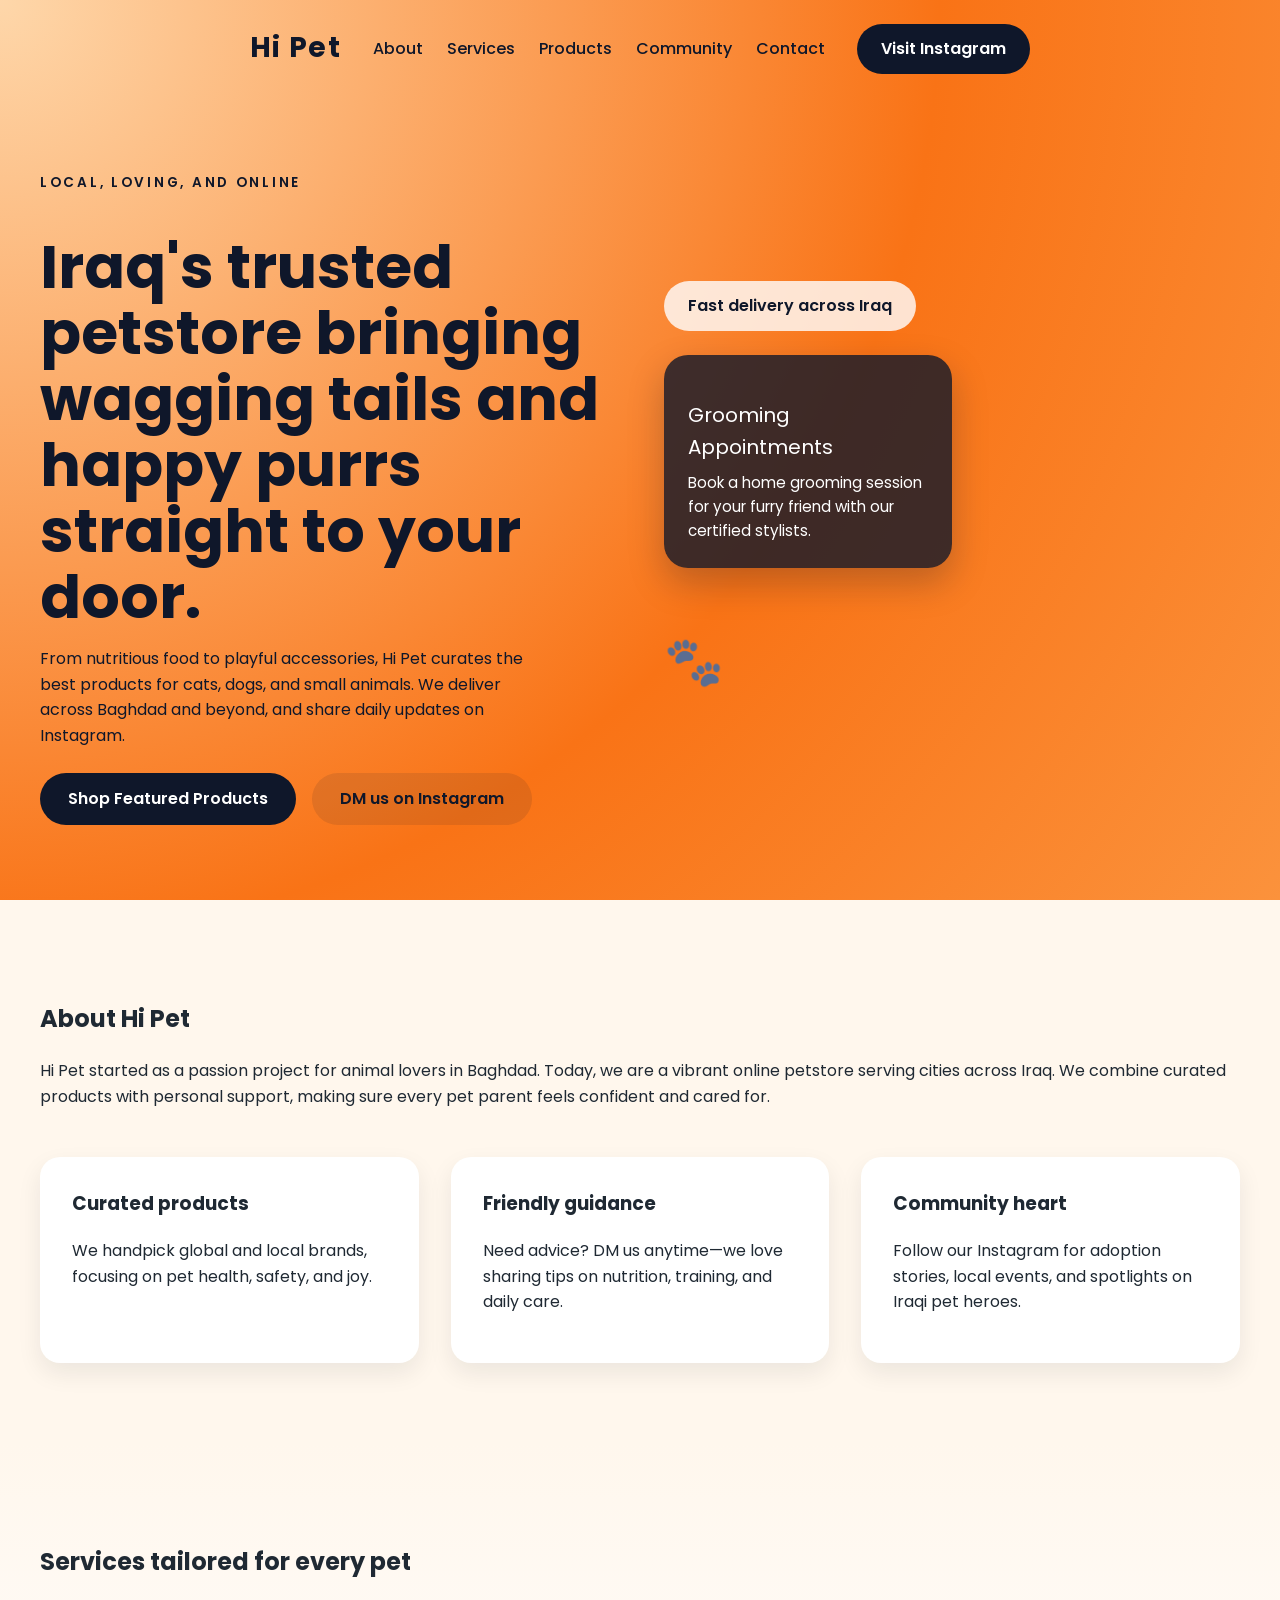
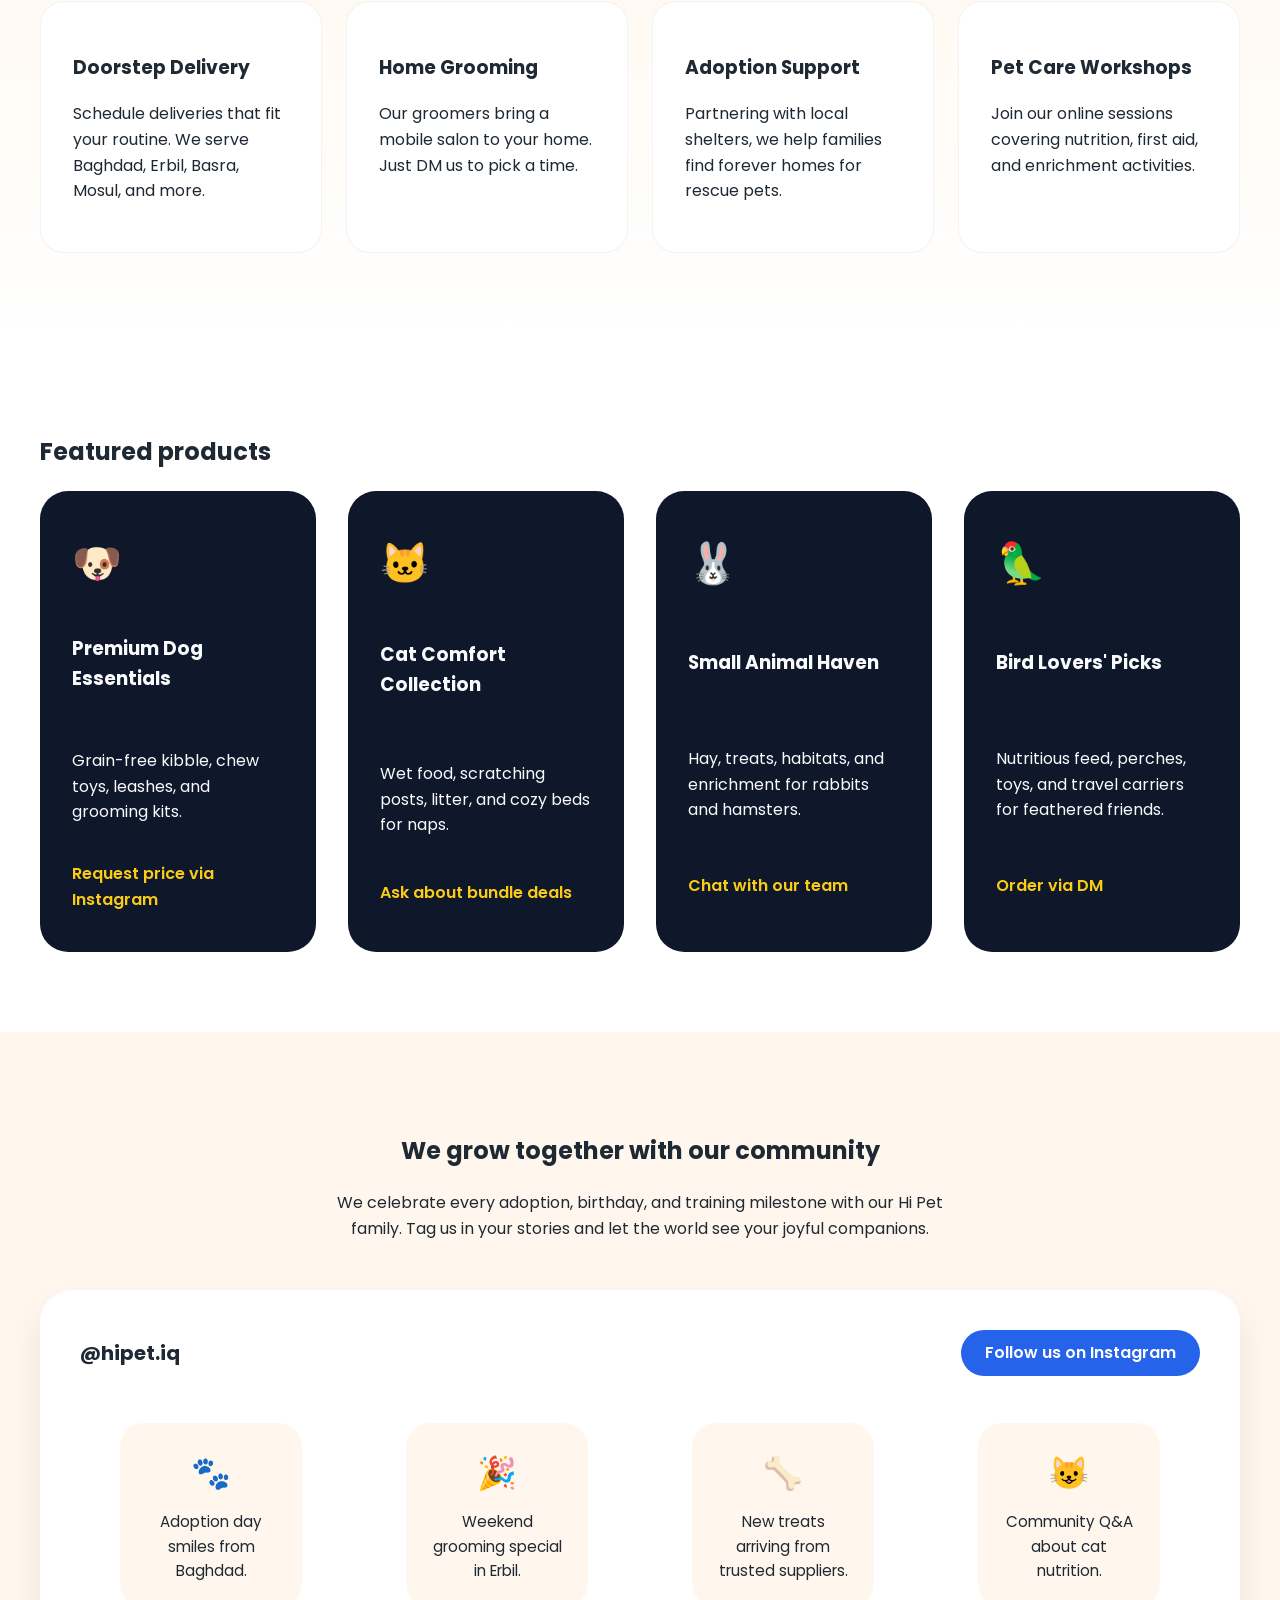
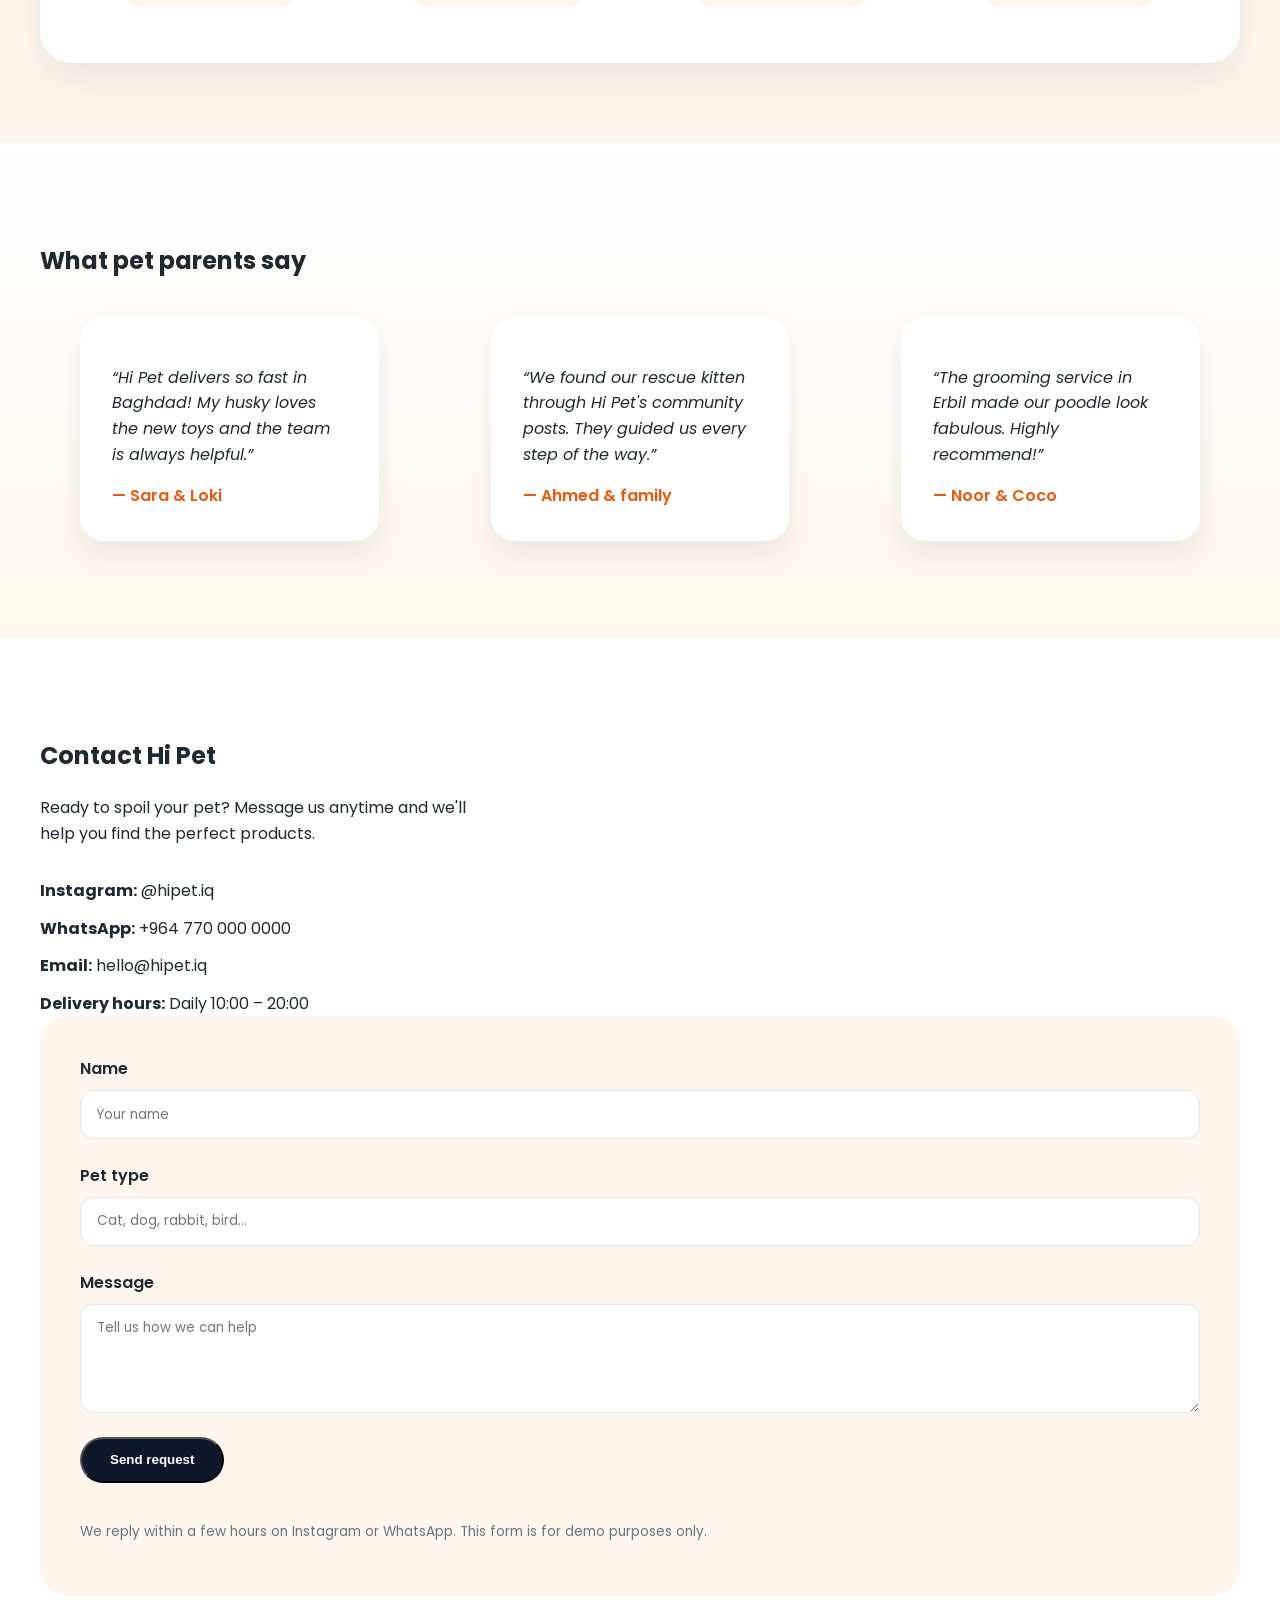
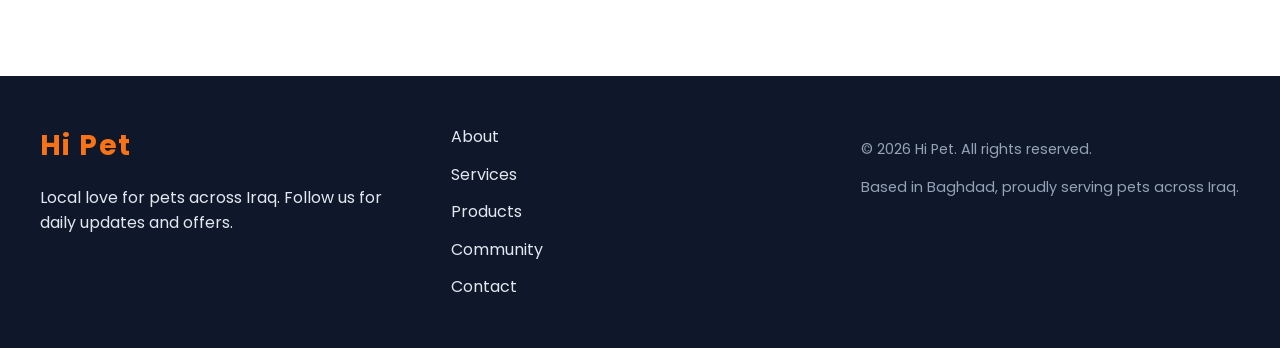
==== index.html @ 9d171899 "Add marketing website for Hi Pet online store" ====
<!DOCTYPE html>
<html lang="en">
  <head>
    <meta charset="UTF-8" />
    <meta name="viewport" content="width=device-width, initial-scale=1.0" />
    <title>Hi Pet | Your Local Online Petstore in Iraq</title>
    <meta
      name="description"
      content="Hi Pet is Iraq's friendly online petstore bringing premium supplies, grooming, and adoption support straight to your home."
    />
    <link rel="preconnect" href="https://fonts.googleapis.com" />
    <link rel="preconnect" href="https://fonts.gstatic.com" crossorigin />
    <link
      href="https://fonts.googleapis.com/css2?family=Poppins:wght@300;400;600;700&display=swap"
      rel="stylesheet"
    />
    <link rel="stylesheet" href="styles.css" />
  </head>
  <body>
    <header class="hero">
      <nav class="nav">
        <div class="logo">Hi Pet</div>
        <ul class="nav__links">
          <li><a href="#about">About</a></li>
          <li><a href="#services">Services</a></li>
          <li><a href="#products">Products</a></li>
          <li><a href="#community">Community</a></li>
          <li><a href="#contact">Contact</a></li>
        </ul>
        <a class="nav__cta" href="https://instagram.com" target="_blank" rel="noreferrer"
          >Visit Instagram</a
        >
      </nav>
      <div class="hero__content">
        <div class="hero__text">
          <p class="eyebrow">Local, loving, and online</p>
          <h1>
            Iraq's trusted petstore bringing wagging tails and happy purrs straight to your
            door.
          </h1>
          <p>
            From nutritious food to playful accessories, Hi Pet curates the best products for
            cats, dogs, and small animals. We deliver across Baghdad and beyond, and share daily
            updates on Instagram.
          </p>
          <div class="hero__actions">
            <a class="btn btn--primary" href="#products">Shop Featured Products</a>
            <a class="btn btn--secondary" href="https://instagram.com" target="_blank"
              >DM us on Instagram</a
            >
          </div>
        </div>
        <div class="hero__media" role="presentation">
          <div class="hero__badge">Fast delivery across Iraq</div>
          <div class="hero__card">
            <p class="hero__card-title">Grooming Appointments</p>
            <p class="hero__card-body">
              Book a home grooming session for your furry friend with our certified stylists.
            </p>
          </div>
          <div class="hero__paw-print" aria-hidden="true">🐾</div>
        </div>
      </div>
    </header>

    <main>
      <section id="about" class="section about">
        <div class="section__content">
          <h2>About Hi Pet</h2>
          <p>
            Hi Pet started as a passion project for animal lovers in Baghdad. Today, we are a
            vibrant online petstore serving cities across Iraq. We combine curated products with
            personal support, making sure every pet parent feels confident and cared for.
          </p>
          <div class="about__grid">
            <article class="about__item">
              <h3>Curated products</h3>
              <p>
                We handpick global and local brands, focusing on pet health, safety, and joy.
              </p>
            </article>
            <article class="about__item">
              <h3>Friendly guidance</h3>
              <p>
                Need advice? DM us anytime—we love sharing tips on nutrition, training, and daily
                care.
              </p>
            </article>
            <article class="about__item">
              <h3>Community heart</h3>
              <p>
                Follow our Instagram for adoption stories, local events, and spotlights on Iraqi
                pet heroes.
              </p>
            </article>
          </div>
        </div>
      </section>

      <section id="services" class="section services">
        <div class="section__content">
          <h2>Services tailored for every pet</h2>
          <div class="services__grid">
            <article class="service-card">
              <h3>Doorstep Delivery</h3>
              <p>
                Schedule deliveries that fit your routine. We serve Baghdad, Erbil, Basra, Mosul,
                and more.
              </p>
            </article>
            <article class="service-card">
              <h3>Home Grooming</h3>
              <p>
                Our groomers bring a mobile salon to your home. Just DM us to pick a time.
              </p>
            </article>
            <article class="service-card">
              <h3>Adoption Support</h3>
              <p>
                Partnering with local shelters, we help families find forever homes for rescue
                pets.
              </p>
            </article>
            <article class="service-card">
              <h3>Pet Care Workshops</h3>
              <p>
                Join our online sessions covering nutrition, first aid, and enrichment activities.
              </p>
            </article>
          </div>
        </div>
      </section>

      <section id="products" class="section products">
        <div class="section__content">
          <h2>Featured products</h2>
          <div class="products__grid">
            <article class="product-card">
              <div class="product-card__icon" aria-hidden="true">🐶</div>
              <h3>Premium Dog Essentials</h3>
              <p>Grain-free kibble, chew toys, leashes, and grooming kits.</p>
              <a class="product-card__cta" href="https://instagram.com" target="_blank"
                >Request price via Instagram</a
              >
            </article>
            <article class="product-card">
              <div class="product-card__icon" aria-hidden="true">🐱</div>
              <h3>Cat Comfort Collection</h3>
              <p>Wet food, scratching posts, litter, and cozy beds for naps.</p>
              <a class="product-card__cta" href="https://instagram.com" target="_blank"
                >Ask about bundle deals</a
              >
            </article>
            <article class="product-card">
              <div class="product-card__icon" aria-hidden="true">🐰</div>
              <h3>Small Animal Haven</h3>
              <p>Hay, treats, habitats, and enrichment for rabbits and hamsters.</p>
              <a class="product-card__cta" href="https://instagram.com" target="_blank"
                >Chat with our team</a
              >
            </article>
            <article class="product-card">
              <div class="product-card__icon" aria-hidden="true">🦜</div>
              <h3>Bird Lovers' Picks</h3>
              <p>Nutritious feed, perches, toys, and travel carriers for feathered friends.</p>
              <a class="product-card__cta" href="https://instagram.com" target="_blank"
                >Order via DM</a
              >
            </article>
          </div>
        </div>
      </section>

      <section id="community" class="section community">
        <div class="section__content">
          <div class="community__intro">
            <h2>We grow together with our community</h2>
            <p>
              We celebrate every adoption, birthday, and training milestone with our Hi Pet
              family. Tag us in your stories and let the world see your joyful companions.
            </p>
          </div>
          <div class="community__instagram">
            <div class="instagram__header">
              <span class="instagram__tag">@hipet.iq</span>
              <a class="instagram__cta" href="https://instagram.com" target="_blank"
                >Follow us on Instagram</a
              >
            </div>
            <div class="instagram__grid">
              <figure class="instagram__item">
                <div class="placeholder" aria-hidden="true">🐾</div>
                <figcaption>Adoption day smiles from Baghdad.</figcaption>
              </figure>
              <figure class="instagram__item">
                <div class="placeholder" aria-hidden="true">🎉</div>
                <figcaption>Weekend grooming special in Erbil.</figcaption>
              </figure>
              <figure class="instagram__item">
                <div class="placeholder" aria-hidden="true">🦴</div>
                <figcaption>New treats arriving from trusted suppliers.</figcaption>
              </figure>
              <figure class="instagram__item">
                <div class="placeholder" aria-hidden="true">😺</div>
                <figcaption>Community Q&amp;A about cat nutrition.</figcaption>
              </figure>
            </div>
          </div>
        </div>
      </section>

      <section class="section testimonials">
        <div class="section__content">
          <h2>What pet parents say</h2>
          <div class="testimonials__grid">
            <blockquote class="testimonial">
              <p>
                “Hi Pet delivers so fast in Baghdad! My husky loves the new toys and the team is
                always helpful.”
              </p>
              <cite>— Sara &amp; Loki</cite>
            </blockquote>
            <blockquote class="testimonial">
              <p>
                “We found our rescue kitten through Hi Pet's community posts. They guided us every
                step of the way.”
              </p>
              <cite>— Ahmed &amp; family</cite>
            </blockquote>
            <blockquote class="testimonial">
              <p>
                “The grooming service in Erbil made our poodle look fabulous. Highly recommend!”
              </p>
              <cite>— Noor &amp; Coco</cite>
            </blockquote>
          </div>
        </div>
      </section>

      <section id="contact" class="section contact">
        <div class="section__content">
          <div class="contact__info">
            <h2>Contact Hi Pet</h2>
            <p>
              Ready to spoil your pet? Message us anytime and we'll help you find the perfect
              products.
            </p>
            <ul class="contact__list">
              <li><strong>Instagram:</strong> <a href="https://instagram.com" target="_blank">@hipet.iq</a></li>
              <li><strong>WhatsApp:</strong> +964 770 000 0000</li>
              <li><strong>Email:</strong> hello@hipet.iq</li>
              <li><strong>Delivery hours:</strong> Daily 10:00 – 20:00</li>
            </ul>
          </div>
          <form class="contact__form" aria-label="Contact form">
            <div class="form__row">
              <label class="form__label" for="name">Name</label>
              <input class="form__input" type="text" id="name" name="name" placeholder="Your name" />
            </div>
            <div class="form__row">
              <label class="form__label" for="pet">Pet type</label>
              <input
                class="form__input"
                type="text"
                id="pet"
                name="pet"
                placeholder="Cat, dog, rabbit, bird..."
              />
            </div>
            <div class="form__row">
              <label class="form__label" for="message">Message</label>
              <textarea
                class="form__input form__input--textarea"
                id="message"
                name="message"
                rows="4"
                placeholder="Tell us how we can help"
              ></textarea>
            </div>
            <button class="btn btn--primary form__submit" type="submit">Send request</button>
            <p class="form__note">
              We reply within a few hours on Instagram or WhatsApp. This form is for demo
              purposes only.
            </p>
          </form>
        </div>
      </section>
    </main>

    <footer class="footer">
      <div class="footer__content">
        <div>
          <div class="logo logo--footer">Hi Pet</div>
          <p>Local love for pets across Iraq. Follow us for daily updates and offers.</p>
        </div>
        <div class="footer__links">
          <a href="#about">About</a>
          <a href="#services">Services</a>
          <a href="#products">Products</a>
          <a href="#community">Community</a>
          <a href="#contact">Contact</a>
        </div>
        <div class="footer__meta">
          <p>© <span id="year"></span> Hi Pet. All rights reserved.</p>
          <p>Based in Baghdad, proudly serving pets across Iraq.</p>
        </div>
      </div>
    </footer>

    <script src="scripts.js"></script>
  </body>
</html>
---- styles.css ----
:root {
  --color-primary: #f97316;
  --color-primary-dark: #ea580c;
  --color-secondary: #2563eb;
  --color-bg: #fff7ed;
  --color-text: #1f2933;
  --color-muted: #6b7280;
  --max-width: 1200px;
  font-size: 16px;
}

* {
  box-sizing: border-box;
}

body {
  margin: 0;
  font-family: 'Poppins', sans-serif;
  color: var(--color-text);
  background-color: #ffffff;
  line-height: 1.6;
}

a {
  color: inherit;
  text-decoration: none;
}

a:hover,
a:focus {
  text-decoration: underline;
}

img {
  max-width: 100%;
  display: block;
}

.section {
  padding: 5rem 1.5rem;
}

.section__content {
  max-width: var(--max-width);
  margin: 0 auto;
}

.hero {
  background: radial-gradient(circle at top left, #fed7aa 0%, #f97316 60%, #fb923c 100%);
  color: #0f172a;
  padding: 1.5rem;
  min-height: 100vh;
  display: flex;
  flex-direction: column;
}

.nav {
  display: flex;
  align-items: center;
  justify-content: space-between;
  gap: 2rem;
  max-width: var(--max-width);
  margin: 0 auto;
}

.logo {
  font-weight: 700;
  font-size: 1.75rem;
  letter-spacing: 0.05em;
}

.logo--footer {
  color: var(--color-primary);
}

.nav__links {
  display: flex;
  list-style: none;
  gap: 1.5rem;
  padding: 0;
  margin: 0;
  font-weight: 500;
}

.nav__cta {
  background: #0f172a;
  color: #ffffff;
  padding: 0.75rem 1.5rem;
  border-radius: 999px;
  font-weight: 600;
  transition: background 0.2s ease;
}

.nav__cta:hover,
.nav__cta:focus {
  background: #1e293b;
}

.hero__content {
  display: grid;
  grid-template-columns: repeat(auto-fit, minmax(280px, 1fr));
  align-items: center;
  gap: 3rem;
  flex: 1;
  max-width: var(--max-width);
  margin: 4rem auto 2rem;
}

.hero__text h1 {
  font-size: clamp(2.25rem, 4vw + 1rem, 3.75rem);
  line-height: 1.1;
  margin-bottom: 1rem;
}

.hero__text p {
  margin: 1rem 0;
  max-width: 32rem;
}

.eyebrow {
  text-transform: uppercase;
  letter-spacing: 0.2em;
  font-weight: 600;
  font-size: 0.85rem;
  color: #0f172a;
}

.hero__actions {
  display: flex;
  flex-wrap: wrap;
  gap: 1rem;
  margin-top: 1.5rem;
}

.btn {
  display: inline-flex;
  align-items: center;
  justify-content: center;
  padding: 0.85rem 1.75rem;
  border-radius: 999px;
  font-weight: 600;
  transition: transform 0.2s ease, box-shadow 0.2s ease;
}

.btn--primary {
  background: #0f172a;
  color: #ffffff;
}

.btn--secondary {
  background: rgba(15, 23, 42, 0.1);
  color: #0f172a;
}

.btn:hover,
.btn:focus {
  transform: translateY(-2px);
  box-shadow: 0 10px 20px rgba(15, 23, 42, 0.2);
}

.hero__media {
  position: relative;
  display: grid;
  gap: 1.5rem;
  justify-items: start;
}

.hero__badge {
  background: rgba(255, 255, 255, 0.8);
  padding: 0.75rem 1.5rem;
  border-radius: 999px;
  font-weight: 600;
}

.hero__card {
  background: rgba(15, 23, 42, 0.8);
  color: #ffffff;
  padding: 1.5rem;
  border-radius: 1.5rem;
  max-width: 18rem;
  box-shadow: 0 15px 35px rgba(15, 23, 42, 0.25);
}

.hero__card-title {
  font-size: 1.25rem;
  margin-bottom: 0.5rem;
}

.hero__card-body {
  margin: 0;
  font-size: 0.95rem;
}

.hero__paw-print {
  font-size: 3rem;
  opacity: 0.7;
  margin-top: 2rem;
}

.about {
  background: var(--color-bg);
}

.about__grid {
  display: grid;
  gap: 2rem;
  grid-template-columns: repeat(auto-fit, minmax(220px, 1fr));
  margin-top: 3rem;
}

.about__item {
  background: #ffffff;
  padding: 2rem;
  border-radius: 1.25rem;
  box-shadow: 0 10px 25px rgba(15, 23, 42, 0.08);
}

.about__item h3 {
  margin-top: 0;
}

.services {
  background: linear-gradient(180deg, #fff7ed 0%, #ffffff 100%);
}

.services__grid {
  display: grid;
  gap: 1.5rem;
  grid-template-columns: repeat(auto-fit, minmax(220px, 1fr));
}

.service-card {
  background: #ffffff;
  border-radius: 1.5rem;
  padding: 2rem;
  border: 1px solid rgba(15, 23, 42, 0.05);
  transition: transform 0.2s ease, box-shadow 0.2s ease;
}

.service-card:hover,
.service-card:focus-within {
  transform: translateY(-6px);
  box-shadow: 0 18px 40px rgba(15, 23, 42, 0.12);
}

.products {
  background: #ffffff;
}

.products__grid {
  display: grid;
  gap: 2rem;
  grid-template-columns: repeat(auto-fit, minmax(240px, 1fr));
}

.product-card {
  background: #0f172a;
  color: #f8fafc;
  padding: 2.5rem 2rem;
  border-radius: 1.75rem;
  display: grid;
  gap: 1.25rem;
  position: relative;
  overflow: hidden;
}

.product-card__icon {
  font-size: 2.5rem;
}

.product-card__cta {
  color: #facc15;
  font-weight: 600;
}

.community {
  background: var(--color-bg);
}

.community__intro {
  text-align: center;
  max-width: 40rem;
  margin: 0 auto 3rem;
}

.community__instagram {
  background: #ffffff;
  border-radius: 2rem;
  padding: 2.5rem;
  box-shadow: 0 18px 35px rgba(15, 23, 42, 0.08);
}

.instagram__header {
  display: flex;
  flex-wrap: wrap;
  justify-content: space-between;
  align-items: center;
  gap: 1rem;
  margin-bottom: 2rem;
}

.instagram__tag {
  font-weight: 700;
  font-size: 1.25rem;
}

.instagram__cta {
  background: var(--color-secondary);
  color: #ffffff;
  padding: 0.65rem 1.5rem;
  border-radius: 999px;
  font-weight: 600;
}

.instagram__grid {
  display: grid;
  gap: 1.5rem;
  grid-template-columns: repeat(auto-fit, minmax(180px, 1fr));
}

.instagram__item {
  background: var(--color-bg);
  border-radius: 1.5rem;
  padding: 1.5rem;
  text-align: center;
  display: grid;
  gap: 0.75rem;
  font-size: 0.95rem;
}

.placeholder {
  font-size: 2rem;
}

.testimonials {
  background: linear-gradient(180deg, #ffffff 0%, #fff7ed 100%);
}

.testimonials__grid {
  display: grid;
  gap: 2rem;
  grid-template-columns: repeat(auto-fit, minmax(240px, 1fr));
}

.testimonial {
  background: #ffffff;
  padding: 2rem;
  border-radius: 1.5rem;
  box-shadow: 0 15px 30px rgba(15, 23, 42, 0.08);
  font-style: italic;
}

.testimonial cite {
  display: block;
  margin-top: 1rem;
  font-weight: 600;
  color: var(--color-primary-dark);
  font-style: normal;
}

.contact {
  background: #ffffff;
}

.contact__info {
  max-width: 28rem;
}

.contact__list {
  list-style: none;
  padding: 0;
  margin: 2rem 0 0;
  display: grid;
  gap: 0.75rem;
}

.contact__form {
  background: var(--color-bg);
  border-radius: 1.75rem;
  padding: 2.5rem;
  display: grid;
  gap: 1.5rem;
}

.form__row {
  display: grid;
  gap: 0.5rem;
}

.form__label {
  font-weight: 600;
}

.form__input {
  padding: 0.85rem 1rem;
  border: 1px solid rgba(15, 23, 42, 0.1);
  border-radius: 0.85rem;
  font-family: inherit;
}

.form__input:focus {
  outline: 2px solid rgba(249, 115, 22, 0.4);
  border-color: rgba(249, 115, 22, 0.4);
}

.form__input--textarea {
  resize: vertical;
}

.form__submit {
  justify-self: start;
}

.form__note {
  font-size: 0.85rem;
  color: var(--color-muted);
}

.footer {
  background: #0f172a;
  color: #e2e8f0;
  padding: 3rem 1.5rem;
}

.footer__content {
  max-width: var(--max-width);
  margin: 0 auto;
  display: grid;
  gap: 2rem;
  grid-template-columns: repeat(auto-fit, minmax(220px, 1fr));
  align-items: start;
}

.footer__links {
  display: grid;
  gap: 0.75rem;
}

.footer__links a {
  color: #e2e8f0;
}

.footer__meta {
  font-size: 0.9rem;
  color: #94a3b8;
}

@media (max-width: 768px) {
  .nav {
    flex-direction: column;
    align-items: flex-start;
  }

  .nav__links {
    flex-wrap: wrap;
  }

  .hero {
    min-height: auto;
  }

  .hero__content {
    margin: 3rem auto;
  }

  .footer__content {
    text-align: center;
  }

  .form__submit {
    width: 100%;
    justify-self: stretch;
  }
}
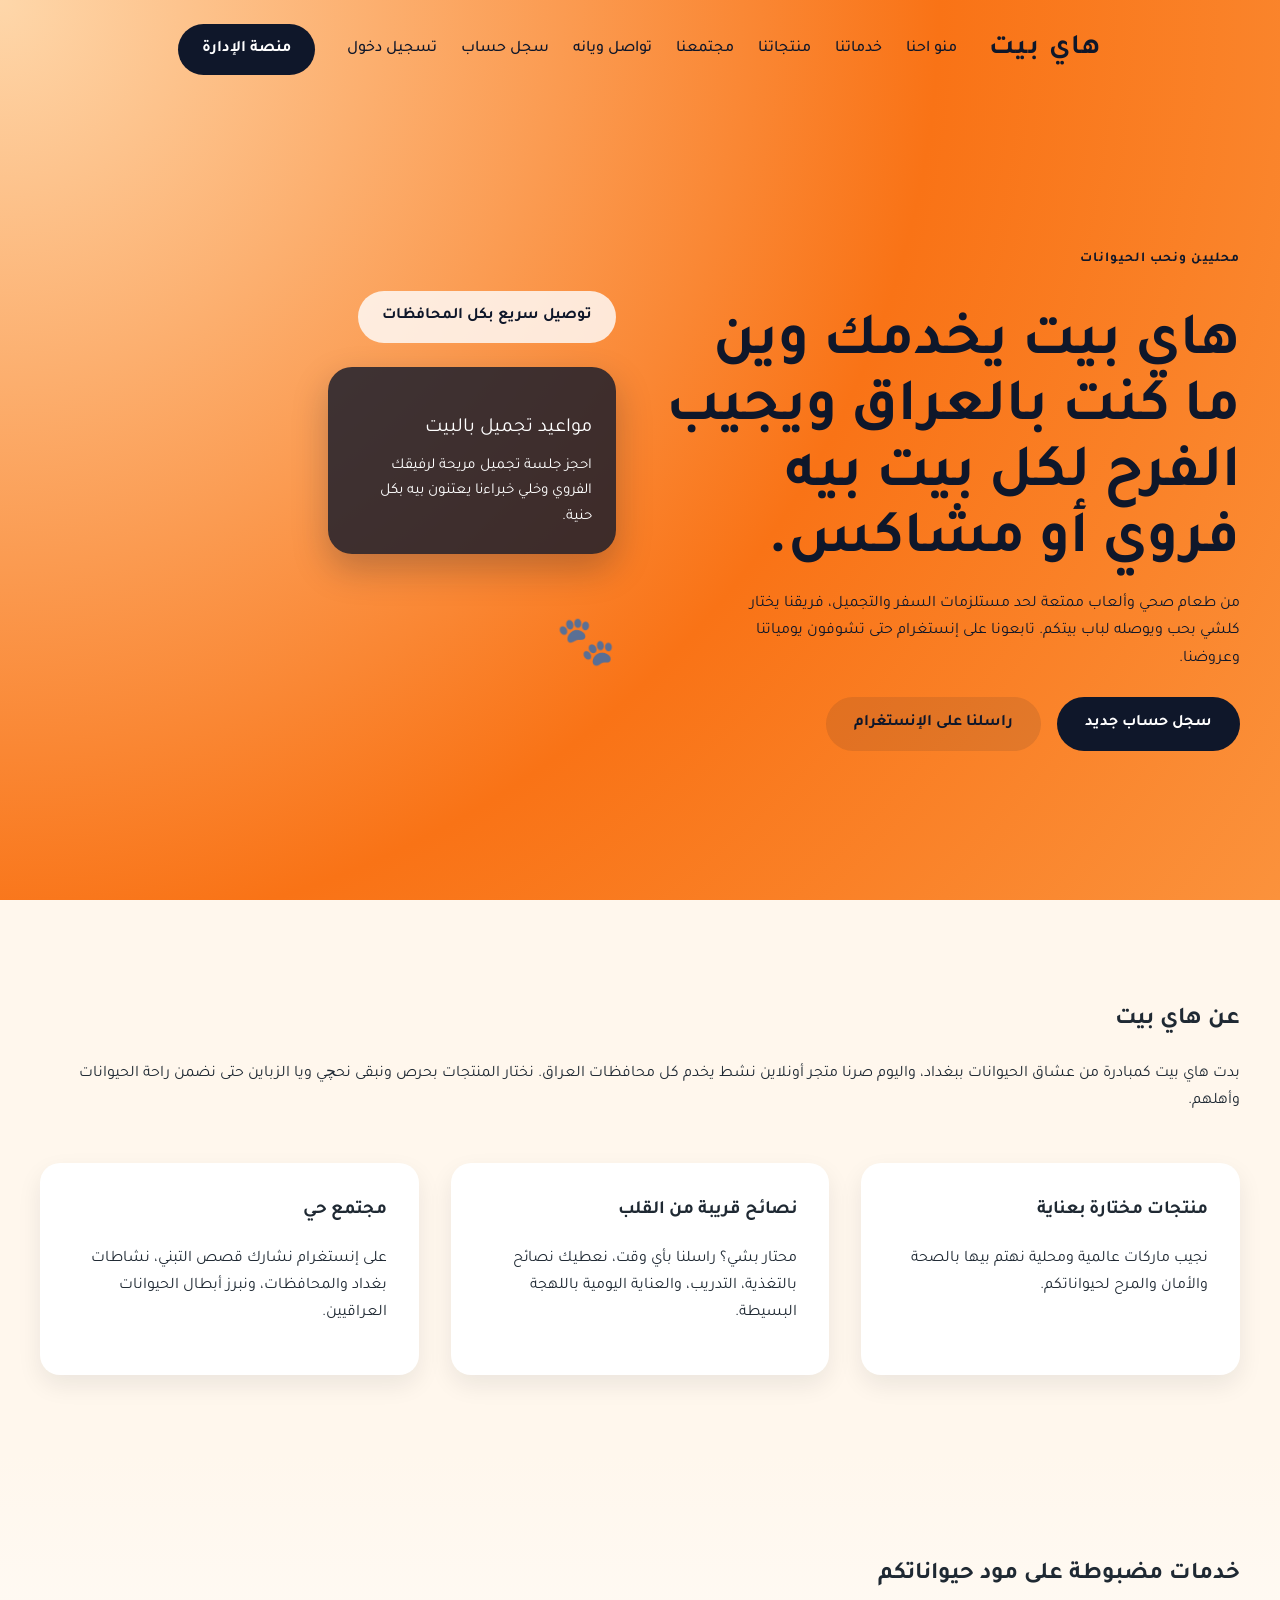
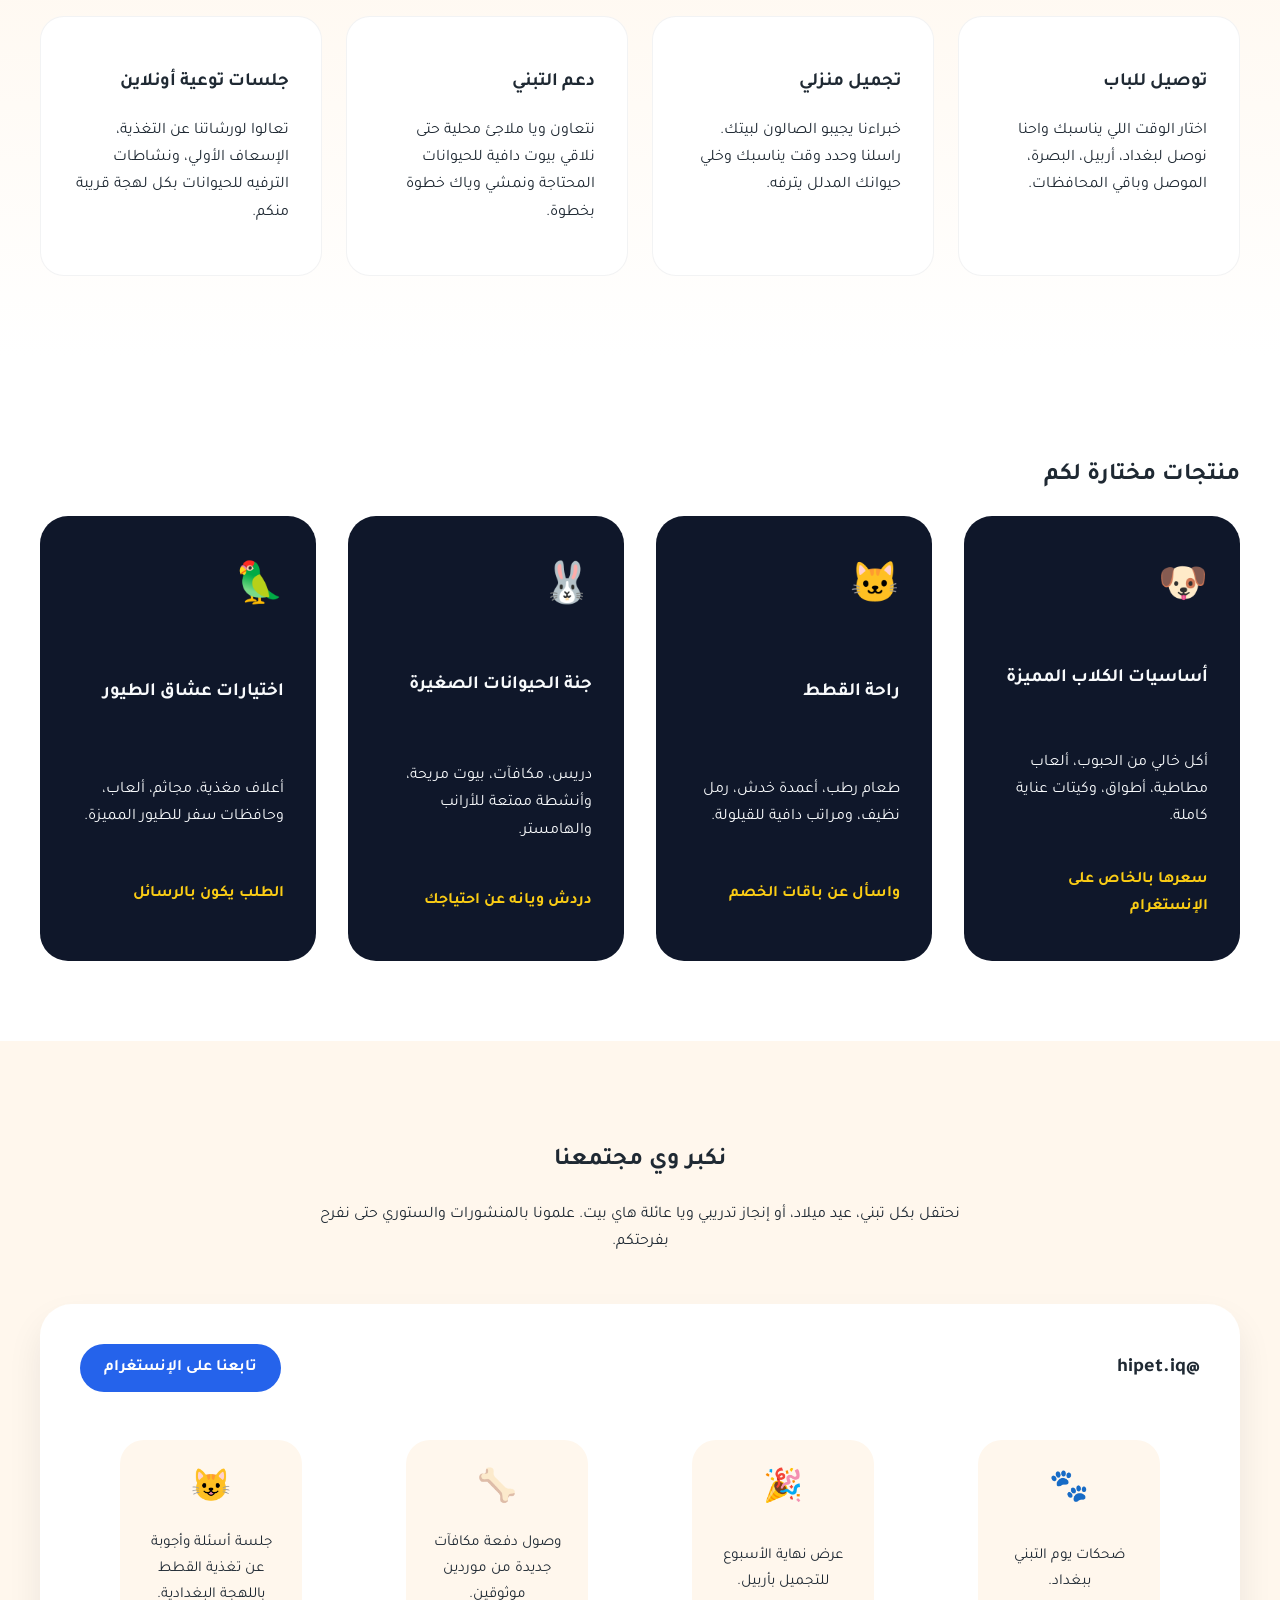
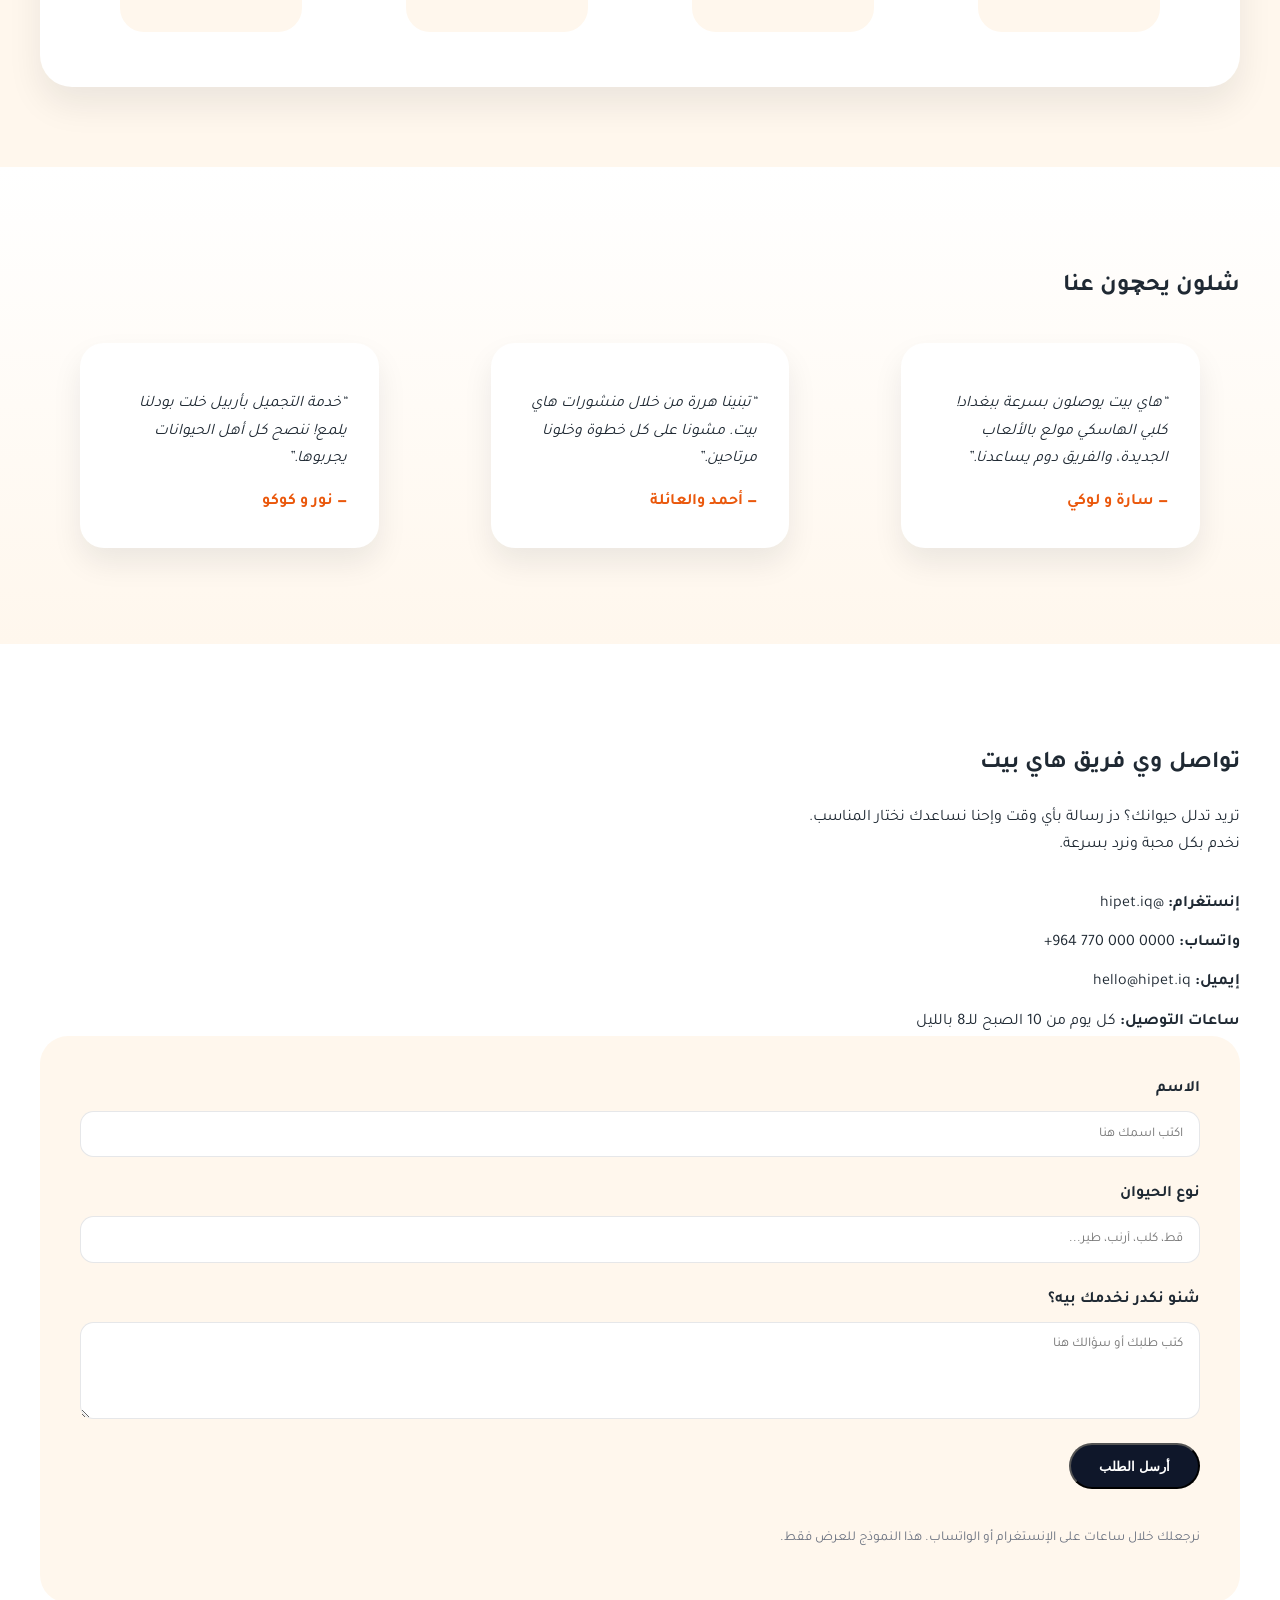
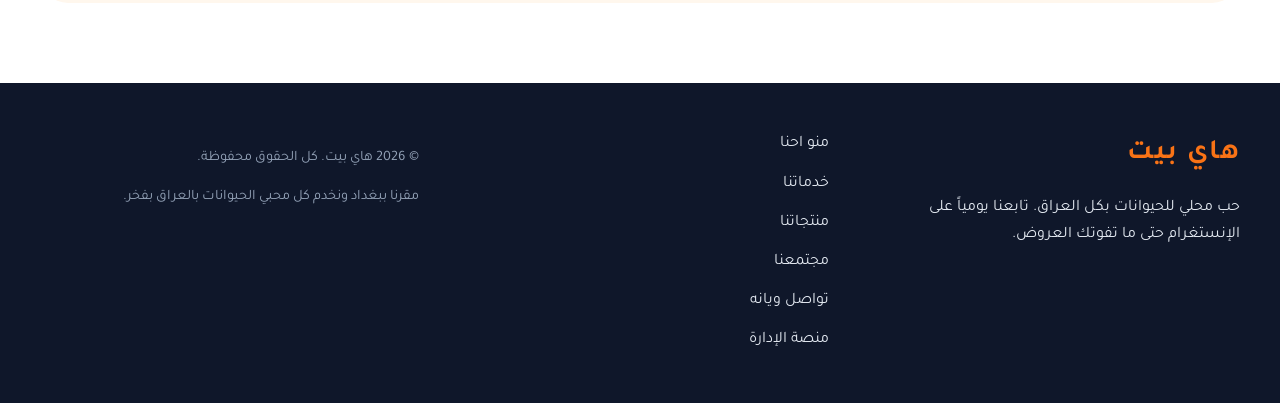
==== commit dd58ddea: "Add Arabic auth and admin pages for Hi Pet" ====
--- a/index.html
+++ b/index.html
@@ -1,17 +1,17 @@
 <!DOCTYPE html>
-<html lang="en">
+<html lang="ar" dir="rtl">
   <head>
     <meta charset="UTF-8" />
     <meta name="viewport" content="width=device-width, initial-scale=1.0" />
-    <title>Hi Pet | Your Local Online Petstore in Iraq</title>
+    <title>هاي بيت | متجر الحيوانات الأليفة أونلاين في العراق</title>
     <meta
       name="description"
-      content="Hi Pet is Iraq's friendly online petstore bringing premium supplies, grooming, and adoption support straight to your home."
+      content="هاي بيت هو متجر الحيوانات الأليفة الأونلاين الأقرب إلكم بالعراق. نوصل المستلزمات، نخدمكم بالتجميل، ونبقى متواصلين وياكم على الإنستغرام."
     />
     <link rel="preconnect" href="https://fonts.googleapis.com" />
     <link rel="preconnect" href="https://fonts.gstatic.com" crossorigin />
     <link
-      href="https://fonts.googleapis.com/css2?family=Poppins:wght@300;400;600;700&display=swap"
+      href="https://fonts.googleapis.com/css2?family=Tajawal:wght@400;500;700;800&display=swap"
       rel="stylesheet"
     />
     <link rel="stylesheet" href="styles.css" />
@@ -19,43 +19,41 @@
   <body>
     <header class="hero">
       <nav class="nav">
-        <div class="logo">Hi Pet</div>
+        <div class="logo">هاي بيت</div>
         <ul class="nav__links">
-          <li><a href="#about">About</a></li>
-          <li><a href="#services">Services</a></li>
-          <li><a href="#products">Products</a></li>
-          <li><a href="#community">Community</a></li>
-          <li><a href="#contact">Contact</a></li>
+          <li><a href="#about">منو احنا</a></li>
+          <li><a href="#services">خدماتنا</a></li>
+          <li><a href="#products">منتجاتنا</a></li>
+          <li><a href="#community">مجتمعنا</a></li>
+          <li><a href="#contact">تواصل ويانه</a></li>
+          <li><a href="register.html">سجل حساب</a></li>
+          <li><a href="login.html">تسجيل دخول</a></li>
         </ul>
-        <a class="nav__cta" href="https://instagram.com" target="_blank" rel="noreferrer"
-          >Visit Instagram</a
-        >
+        <a class="nav__cta" href="admin.html">منصة الإدارة</a>
       </nav>
       <div class="hero__content">
         <div class="hero__text">
-          <p class="eyebrow">Local, loving, and online</p>
+          <p class="eyebrow">محليين ونحب الحيوانات</p>
           <h1>
-            Iraq's trusted petstore bringing wagging tails and happy purrs straight to your
-            door.
+            هاي بيت يخدمك وين ما كنت بالعراق ويجيب الفرح لكل بيت بيه فروي أو مشاكس.
           </h1>
           <p>
-            From nutritious food to playful accessories, Hi Pet curates the best products for
-            cats, dogs, and small animals. We deliver across Baghdad and beyond, and share daily
-            updates on Instagram.
+            من طعام صحي وألعاب ممتعة لحد مستلزمات السفر والتجميل، فريقنا يختار كلشي بحب
+            ويوصله لباب بيتكم. تابعونا على إنستغرام حتى تشوفون يومياتنا وعروضنا.
           </p>
           <div class="hero__actions">
-            <a class="btn btn--primary" href="#products">Shop Featured Products</a>
-            <a class="btn btn--secondary" href="https://instagram.com" target="_blank"
-              >DM us on Instagram</a
+            <a class="btn btn--primary" href="register.html">سجل حساب جديد</a>
+            <a class="btn btn--secondary" href="https://instagram.com/hipet.iq" target="_blank" rel="noreferrer"
+              >راسلنا على الإنستغرام</a
             >
           </div>
         </div>
         <div class="hero__media" role="presentation">
-          <div class="hero__badge">Fast delivery across Iraq</div>
+          <div class="hero__badge">توصيل سريع بكل المحافظات</div>
           <div class="hero__card">
-            <p class="hero__card-title">Grooming Appointments</p>
+            <p class="hero__card-title">مواعيد تجميل بالبيت</p>
             <p class="hero__card-body">
-              Book a home grooming session for your furry friend with our certified stylists.
+              احجز جلسة تجميل مريحة لرفيقك الفروي وخلي خبراءنا يعتنون بيه بكل حنية.
             </p>
           </div>
           <div class="hero__paw-print" aria-hidden="true">🐾</div>
@@ -66,31 +64,28 @@
     <main>
       <section id="about" class="section about">
         <div class="section__content">
-          <h2>About Hi Pet</h2>
+          <h2>عن هاي بيت</h2>
           <p>
-            Hi Pet started as a passion project for animal lovers in Baghdad. Today, we are a
-            vibrant online petstore serving cities across Iraq. We combine curated products with
-            personal support, making sure every pet parent feels confident and cared for.
+            بدت هاي بيت كمبادرة من عشاق الحيوانات ببغداد، واليوم صرنا متجر أونلاين نشط يخدم كل محافظات العراق.
+            نختار المنتجات بحرص ونبقى نحچي ويا الزباين حتى نضمن راحة الحيوانات وأهلهم.
           </p>
           <div class="about__grid">
             <article class="about__item">
-              <h3>Curated products</h3>
-              <p>
-                We handpick global and local brands, focusing on pet health, safety, and joy.
+              <h3>منتجات مختارة بعناية</h3>
+              <p>
+                نجيب ماركات عالمية ومحلية نهتم بيها بالصحة والأمان والمرح لحيواناتكم.
               </p>
             </article>
             <article class="about__item">
-              <h3>Friendly guidance</h3>
-              <p>
-                Need advice? DM us anytime—we love sharing tips on nutrition, training, and daily
-                care.
+              <h3>نصائح قريبة من القلب</h3>
+              <p>
+                محتار بشي؟ راسلنا بأي وقت، نعطيك نصائح بالتغذية، التدريب، والعناية اليومية باللهجة البسيطة.
               </p>
             </article>
             <article class="about__item">
-              <h3>Community heart</h3>
-              <p>
-                Follow our Instagram for adoption stories, local events, and spotlights on Iraqi
-                pet heroes.
+              <h3>مجتمع حي</h3>
+              <p>
+                على إنستغرام نشارك قصص التبني، نشاطات بغداد والمحافظات، ونبرز أبطال الحيوانات العراقيين.
               </p>
             </article>
           </div>
@@ -99,32 +94,30 @@
 
       <section id="services" class="section services">
         <div class="section__content">
-          <h2>Services tailored for every pet</h2>
+          <h2>خدمات مضبوطة على مود حيواناتكم</h2>
           <div class="services__grid">
             <article class="service-card">
-              <h3>Doorstep Delivery</h3>
-              <p>
-                Schedule deliveries that fit your routine. We serve Baghdad, Erbil, Basra, Mosul,
-                and more.
+              <h3>توصيل للباب</h3>
+              <p>
+                اختار الوقت اللي يناسبك واحنا نوصل لبغداد، أربيل، البصرة، الموصل وباقي المحافظات.
               </p>
             </article>
             <article class="service-card">
-              <h3>Home Grooming</h3>
-              <p>
-                Our groomers bring a mobile salon to your home. Just DM us to pick a time.
+              <h3>تجميل منزلي</h3>
+              <p>
+                خبراءنا يجيبو الصالون لبيتك. راسلنا وحدد وقت يناسبك وخلي حيوانك المدلل يترفه.
               </p>
             </article>
             <article class="service-card">
-              <h3>Adoption Support</h3>
-              <p>
-                Partnering with local shelters, we help families find forever homes for rescue
-                pets.
+              <h3>دعم التبني</h3>
+              <p>
+                نتعاون ويا ملاجئ محلية حتى نلاقي بيوت دافية للحيوانات المحتاجة ونمشي وياك خطوة بخطوة.
               </p>
             </article>
             <article class="service-card">
-              <h3>Pet Care Workshops</h3>
-              <p>
-                Join our online sessions covering nutrition, first aid, and enrichment activities.
+              <h3>جلسات توعية أونلاين</h3>
+              <p>
+                تعالوا لورشاتنا عن التغذية، الإسعاف الأولي، ونشاطات الترفيه للحيوانات بكل لهجة قريبة منكم.
               </p>
             </article>
           </div>
@@ -133,38 +126,38 @@
 
       <section id="products" class="section products">
         <div class="section__content">
-          <h2>Featured products</h2>
+          <h2>منتجات مختارة لكم</h2>
           <div class="products__grid">
             <article class="product-card">
               <div class="product-card__icon" aria-hidden="true">🐶</div>
-              <h3>Premium Dog Essentials</h3>
-              <p>Grain-free kibble, chew toys, leashes, and grooming kits.</p>
-              <a class="product-card__cta" href="https://instagram.com" target="_blank"
-                >Request price via Instagram</a
+              <h3>أساسيات الكلاب المميزة</h3>
+              <p>أكل خالي من الحبوب، ألعاب مطاطية، أطواق، وكيتات عناية كاملة.</p>
+              <a class="product-card__cta" href="https://instagram.com/hipet.iq" target="_blank" rel="noreferrer"
+                >سعرها بالخاص على الإنستغرام</a
               >
             </article>
             <article class="product-card">
               <div class="product-card__icon" aria-hidden="true">🐱</div>
-              <h3>Cat Comfort Collection</h3>
-              <p>Wet food, scratching posts, litter, and cozy beds for naps.</p>
-              <a class="product-card__cta" href="https://instagram.com" target="_blank"
-                >Ask about bundle deals</a
+              <h3>راحة القطط</h3>
+              <p>طعام رطب، أعمدة خدش، رمل نظيف، ومراتب دافية للقيلولة.</p>
+              <a class="product-card__cta" href="https://instagram.com/hipet.iq" target="_blank" rel="noreferrer"
+                >واسأل عن باقات الخصم</a
               >
             </article>
             <article class="product-card">
               <div class="product-card__icon" aria-hidden="true">🐰</div>
-              <h3>Small Animal Haven</h3>
-              <p>Hay, treats, habitats, and enrichment for rabbits and hamsters.</p>
-              <a class="product-card__cta" href="https://instagram.com" target="_blank"
-                >Chat with our team</a
+              <h3>جنة الحيوانات الصغيرة</h3>
+              <p>دريس، مكافآت، بيوت مريحة، وأنشطة ممتعة للأرانب والهامستر.</p>
+              <a class="product-card__cta" href="https://instagram.com/hipet.iq" target="_blank" rel="noreferrer"
+                >دردش ويانه عن احتياجك</a
               >
             </article>
             <article class="product-card">
               <div class="product-card__icon" aria-hidden="true">🦜</div>
-              <h3>Bird Lovers' Picks</h3>
-              <p>Nutritious feed, perches, toys, and travel carriers for feathered friends.</p>
-              <a class="product-card__cta" href="https://instagram.com" target="_blank"
-                >Order via DM</a
+              <h3>اختيارات عشاق الطيور</h3>
+              <p>أعلاف مغذية، مجاثم، ألعاب، وحافظات سفر للطيور المميزة.</p>
+              <a class="product-card__cta" href="https://instagram.com/hipet.iq" target="_blank" rel="noreferrer"
+                >الطلب يكون بالرسائل</a
               >
             </article>
           </div>
@@ -174,35 +167,35 @@
       <section id="community" class="section community">
         <div class="section__content">
           <div class="community__intro">
-            <h2>We grow together with our community</h2>
+            <h2>نكبر وي مجتمعنا</h2>
             <p>
-              We celebrate every adoption, birthday, and training milestone with our Hi Pet
-              family. Tag us in your stories and let the world see your joyful companions.
+              نحتفل بكل تبني، عيد ميلاد، أو إنجاز تدريبي ويا عائلة هاي بيت. علمونا بالمنشورات والستوري حتى نفرح
+              بفرحتكم.
             </p>
           </div>
           <div class="community__instagram">
             <div class="instagram__header">
               <span class="instagram__tag">@hipet.iq</span>
-              <a class="instagram__cta" href="https://instagram.com" target="_blank"
-                >Follow us on Instagram</a
+              <a class="instagram__cta" href="https://instagram.com/hipet.iq" target="_blank" rel="noreferrer"
+                >تابعنا على الإنستغرام</a
               >
             </div>
             <div class="instagram__grid">
               <figure class="instagram__item">
                 <div class="placeholder" aria-hidden="true">🐾</div>
-                <figcaption>Adoption day smiles from Baghdad.</figcaption>
+                <figcaption>ضحكات يوم التبني ببغداد.</figcaption>
               </figure>
               <figure class="instagram__item">
                 <div class="placeholder" aria-hidden="true">🎉</div>
-                <figcaption>Weekend grooming special in Erbil.</figcaption>
+                <figcaption>عرض نهاية الأسبوع للتجميل بأربيل.</figcaption>
               </figure>
               <figure class="instagram__item">
                 <div class="placeholder" aria-hidden="true">🦴</div>
-                <figcaption>New treats arriving from trusted suppliers.</figcaption>
+                <figcaption>وصول دفعة مكافآت جديدة من موردين موثوقين.</figcaption>
               </figure>
               <figure class="instagram__item">
                 <div class="placeholder" aria-hidden="true">😺</div>
-                <figcaption>Community Q&amp;A about cat nutrition.</figcaption>
+                <figcaption>جلسة أسئلة وأجوبة عن تغذية القطط باللهجة البغدادية.</figcaption>
               </figure>
             </div>
           </div>
@@ -211,27 +204,25 @@
 
       <section class="section testimonials">
         <div class="section__content">
-          <h2>What pet parents say</h2>
+          <h2>شلون يحچون عنا</h2>
           <div class="testimonials__grid">
             <blockquote class="testimonial">
               <p>
-                “Hi Pet delivers so fast in Baghdad! My husky loves the new toys and the team is
-                always helpful.”
-              </p>
-              <cite>— Sara &amp; Loki</cite>
+                “هاي بيت يوصلون بسرعة ببغداد! كلبي الهاسكي مولع بالألعاب الجديدة، والفريق دوم يساعدنا.”
+              </p>
+              <cite>— سارة و لوكي</cite>
             </blockquote>
             <blockquote class="testimonial">
               <p>
-                “We found our rescue kitten through Hi Pet's community posts. They guided us every
-                step of the way.”
-              </p>
-              <cite>— Ahmed &amp; family</cite>
+                “تبنينا هررة من خلال منشورات هاي بيت. مشونا على كل خطوة وخلونا مرتاحين.”
+              </p>
+              <cite>— أحمد والعائلة</cite>
             </blockquote>
             <blockquote class="testimonial">
               <p>
-                “The grooming service in Erbil made our poodle look fabulous. Highly recommend!”
-              </p>
-              <cite>— Noor &amp; Coco</cite>
+                “خدمة التجميل بأربيل خلت بودلنا يلمع! ننصح كل أهل الحيوانات يجربوها.”
+              </p>
+              <cite>— نور و كوكو</cite>
             </blockquote>
           </div>
         </div>
@@ -240,47 +231,45 @@
       <section id="contact" class="section contact">
         <div class="section__content">
           <div class="contact__info">
-            <h2>Contact Hi Pet</h2>
+            <h2>تواصل وي فريق هاي بيت</h2>
             <p>
-              Ready to spoil your pet? Message us anytime and we'll help you find the perfect
-              products.
+              تريد تدلل حيوانك؟ دز رسالة بأي وقت وإحنا نساعدك نختار المناسب. نخدم بكل محبة ونرد بسرعة.
             </p>
             <ul class="contact__list">
-              <li><strong>Instagram:</strong> <a href="https://instagram.com" target="_blank">@hipet.iq</a></li>
-              <li><strong>WhatsApp:</strong> +964 770 000 0000</li>
-              <li><strong>Email:</strong> hello@hipet.iq</li>
-              <li><strong>Delivery hours:</strong> Daily 10:00 – 20:00</li>
+              <li><strong>إنستغرام:</strong> <a href="https://instagram.com/hipet.iq" target="_blank" rel="noreferrer">@hipet.iq</a></li>
+              <li><strong>واتساب:</strong> ‎+964 770 000 0000</li>
+              <li><strong>إيميل:</strong> hello@hipet.iq</li>
+              <li><strong>ساعات التوصيل:</strong> كل يوم من 10 الصبح للـ8 بالليل</li>
             </ul>
           </div>
-          <form class="contact__form" aria-label="Contact form">
+          <form class="contact__form" aria-label="نموذج تواصل">
             <div class="form__row">
-              <label class="form__label" for="name">Name</label>
-              <input class="form__input" type="text" id="name" name="name" placeholder="Your name" />
+              <label class="form__label" for="name">الاسم</label>
+              <input class="form__input" type="text" id="name" name="name" placeholder="اكتب اسمك هنا" />
             </div>
             <div class="form__row">
-              <label class="form__label" for="pet">Pet type</label>
+              <label class="form__label" for="pet">نوع الحيوان</label>
               <input
                 class="form__input"
                 type="text"
                 id="pet"
                 name="pet"
-                placeholder="Cat, dog, rabbit, bird..."
+                placeholder="قط، كلب، أرنب، طير..."
               />
             </div>
             <div class="form__row">
-              <label class="form__label" for="message">Message</label>
+              <label class="form__label" for="message">شنو نكدر نخدمك بيه؟</label>
               <textarea
                 class="form__input form__input--textarea"
                 id="message"
                 name="message"
                 rows="4"
-                placeholder="Tell us how we can help"
+                placeholder="كتب طلبك أو سؤالك هنا"
               ></textarea>
             </div>
-            <button class="btn btn--primary form__submit" type="submit">Send request</button>
+            <button class="btn btn--primary form__submit" type="submit">أرسل الطلب</button>
             <p class="form__note">
-              We reply within a few hours on Instagram or WhatsApp. This form is for demo
-              purposes only.
+              نرجعلك خلال ساعات على الإنستغرام أو الواتساب. هذا النموذج للعرض فقط.
             </p>
           </form>
         </div>
@@ -290,19 +279,20 @@
     <footer class="footer">
       <div class="footer__content">
         <div>
-          <div class="logo logo--footer">Hi Pet</div>
-          <p>Local love for pets across Iraq. Follow us for daily updates and offers.</p>
+          <div class="logo logo--footer">هاي بيت</div>
+          <p>حب محلي للحيوانات بكل العراق. تابعنا يومياً على الإنستغرام حتى ما تفوتك العروض.</p>
         </div>
         <div class="footer__links">
-          <a href="#about">About</a>
-          <a href="#services">Services</a>
-          <a href="#products">Products</a>
-          <a href="#community">Community</a>
-          <a href="#contact">Contact</a>
+          <a href="#about">منو احنا</a>
+          <a href="#services">خدماتنا</a>
+          <a href="#products">منتجاتنا</a>
+          <a href="#community">مجتمعنا</a>
+          <a href="#contact">تواصل ويانه</a>
+          <a href="admin.html">منصة الإدارة</a>
         </div>
         <div class="footer__meta">
-          <p>© <span id="year"></span> Hi Pet. All rights reserved.</p>
-          <p>Based in Baghdad, proudly serving pets across Iraq.</p>
+          <p>© <span id="year"></span> هاي بيت. كل الحقوق محفوظة.</p>
+          <p>مقرنا ببغداد ونخدم كل محبي الحيوانات بالعراق بفخر.</p>
         </div>
       </div>
     </footer>
--- a/styles.css
+++ b/styles.css
@@ -15,10 +15,12 @@
 
 body {
   margin: 0;
-  font-family: 'Poppins', sans-serif;
+  font-family: 'Tajawal', sans-serif;
   color: var(--color-text);
   background-color: #ffffff;
-  line-height: 1.6;
+  line-height: 1.7;
+  direction: rtl;
+  text-align: right;
 }
 
 a {
@@ -80,6 +82,8 @@
   padding: 0;
   margin: 0;
   font-weight: 500;
+  flex-wrap: wrap;
+  justify-content: flex-start;
 }
 
 .nav__cta {
@@ -118,8 +122,7 @@
 }
 
 .eyebrow {
-  text-transform: uppercase;
-  letter-spacing: 0.2em;
+  letter-spacing: 0.08em;
   font-weight: 600;
   font-size: 0.85rem;
   color: #0f172a;
@@ -396,6 +399,7 @@
   border: 1px solid rgba(15, 23, 42, 0.1);
   border-radius: 0.85rem;
   font-family: inherit;
+  text-align: right;
 }
 
 .form__input:focus {
@@ -443,6 +447,190 @@
 .footer__meta {
   font-size: 0.9rem;
   color: #94a3b8;
+}
+
+.auth-page {
+  min-height: 100vh;
+  background: linear-gradient(135deg, #fff7ed 0%, rgba(249, 115, 22, 0.2) 100%);
+  display: flex;
+  align-items: center;
+  justify-content: center;
+  padding: 2rem 1.5rem;
+}
+
+.auth-card {
+  background: #ffffff;
+  border-radius: 2rem;
+  padding: 3rem 2.5rem;
+  max-width: 480px;
+  width: 100%;
+  box-shadow: 0 20px 45px rgba(15, 23, 42, 0.12);
+  display: grid;
+  gap: 2rem;
+}
+
+.auth-card h1 {
+  margin: 0;
+  font-size: 2rem;
+}
+
+.auth-card p {
+  margin: 0;
+  color: var(--color-muted);
+}
+
+.auth-form {
+  display: grid;
+  gap: 1.25rem;
+}
+
+.auth-actions {
+  display: flex;
+  flex-wrap: wrap;
+  gap: 1rem;
+  justify-content: flex-start;
+}
+
+.auth-actions a {
+  color: var(--color-secondary);
+  font-weight: 600;
+}
+
+.admin {
+  min-height: 100vh;
+  background: #f8fafc;
+  padding: 2.5rem 1.5rem 4rem;
+  display: grid;
+  gap: 2.5rem;
+}
+
+.admin__header {
+  max-width: var(--max-width);
+  margin: 0 auto;
+  display: grid;
+  gap: 1.5rem;
+}
+
+.admin__topbar {
+  display: flex;
+  flex-wrap: wrap;
+  gap: 1rem 2rem;
+  align-items: center;
+  justify-content: space-between;
+}
+
+.admin__actions {
+  display: flex;
+  flex-wrap: wrap;
+  gap: 0.75rem;
+}
+
+.admin__actions .btn {
+  padding-inline: 1.25rem;
+}
+
+.admin__stats {
+  display: grid;
+  gap: 1.5rem;
+  grid-template-columns: repeat(auto-fit, minmax(200px, 1fr));
+}
+
+.stat-card {
+  background: #ffffff;
+  border-radius: 1.5rem;
+  padding: 1.75rem;
+  box-shadow: 0 18px 35px rgba(15, 23, 42, 0.08);
+  display: grid;
+  gap: 0.5rem;
+}
+
+.stat-card span {
+  color: var(--color-muted);
+  font-size: 0.95rem;
+}
+
+.stat-card strong {
+  font-size: 1.75rem;
+}
+
+.admin__content {
+  max-width: var(--max-width);
+  width: 100%;
+  margin: 0 auto;
+  display: grid;
+  gap: 2.5rem;
+}
+
+.admin__section {
+  background: #ffffff;
+  border-radius: 1.75rem;
+  padding: 2rem;
+  box-shadow: 0 15px 30px rgba(15, 23, 42, 0.08);
+  display: grid;
+  gap: 1.5rem;
+}
+
+.admin__section h2 {
+  margin: 0;
+  font-size: 1.5rem;
+}
+
+.admin__section-header {
+  display: grid;
+  gap: 0.5rem;
+}
+
+.admin__table-wrapper {
+  width: 100%;
+  overflow-x: auto;
+}
+
+.admin__table {
+  width: 100%;
+  border-collapse: collapse;
+}
+
+.admin__table th,
+.admin__table td {
+  padding: 0.85rem 1rem;
+  border-bottom: 1px solid rgba(15, 23, 42, 0.1);
+}
+
+.admin__table th {
+  font-weight: 700;
+  background: rgba(249, 115, 22, 0.08);
+}
+
+.badge {
+  display: inline-flex;
+  align-items: center;
+  gap: 0.35rem;
+  padding: 0.35rem 0.8rem;
+  border-radius: 999px;
+  font-size: 0.85rem;
+  font-weight: 600;
+}
+
+.badge--success {
+  background: rgba(34, 197, 94, 0.15);
+  color: #166534;
+}
+
+.badge--pending {
+  background: rgba(250, 204, 21, 0.15);
+  color: #854d0e;
+}
+
+.badge--alert {
+  background: rgba(239, 68, 68, 0.15);
+  color: #b91c1c;
+}
+
+.admin__notes {
+  display: grid;
+  gap: 1rem;
+  color: var(--color-muted);
+  font-size: 0.95rem;
 }
 
 @media (max-width: 768px) {
